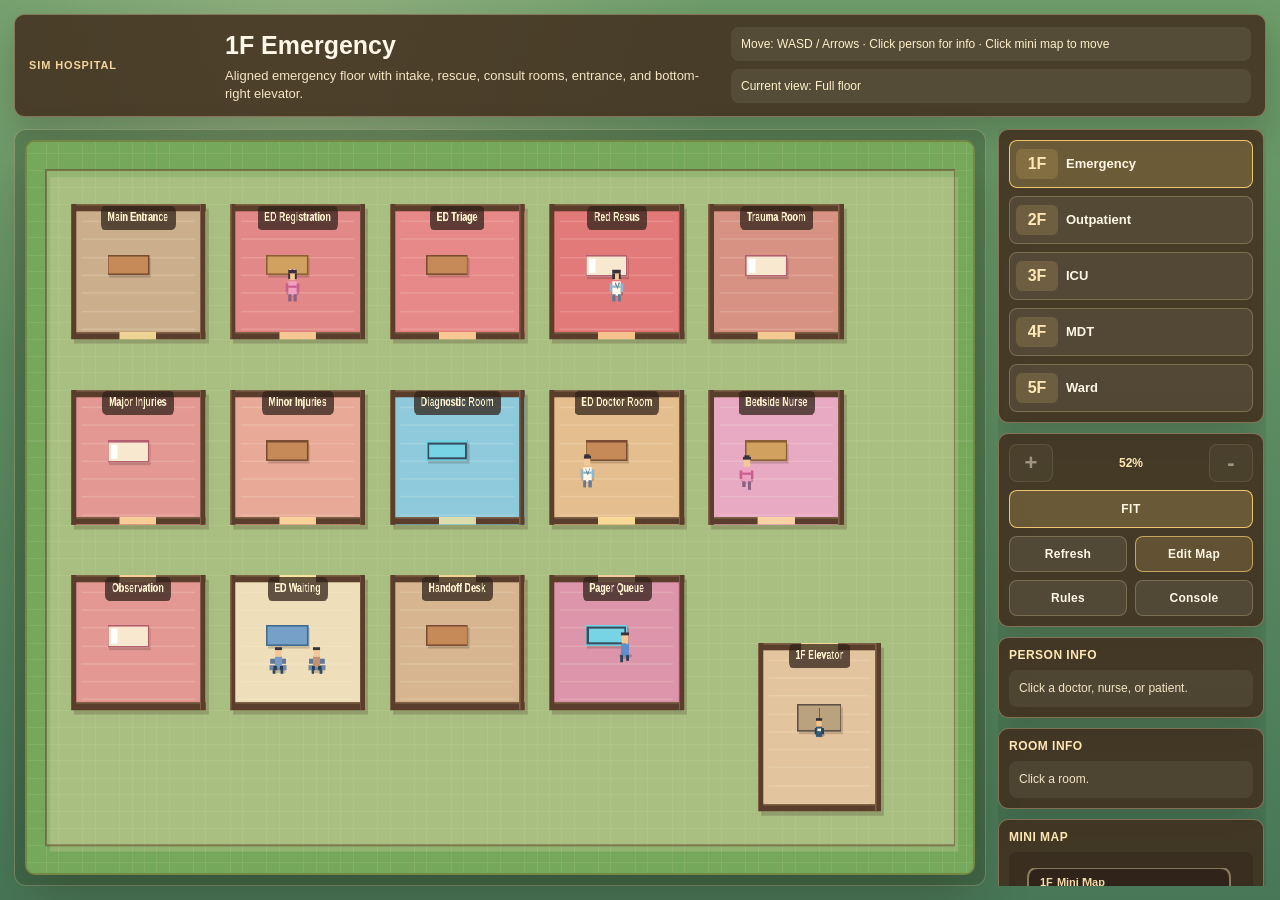
==== full_view/index.html @ 16761bb1 "fix bugs" ====
<!DOCTYPE html>
<html lang="zh-CN">
<head>
  <meta charset="UTF-8" />
  <meta name="viewport" content="width=device-width, initial-scale=1.0" />
  <meta http-equiv="Cache-Control" content="no-store" />
  <title>Full Hospital View</title>
  <link rel="icon" href="data:," />
  <link rel="stylesheet" href="./styles.css" />
</head>
<body>
  <main class="app-shell">
    <section class="hud top-panel" aria-label="Hospital status">
      <div class="hud__eyebrow">Sim Hospital</div>
      <div class="hud__main">
        <h1 id="floorTitle" class="hud__title">1F Emergency</h1>
        <p id="floorSubtitle" class="hud__subtitle">Emergency intake, rescue bay, emergency consultation, and elevator core.</p>
      </div>
      <div class="hud__tools">
        <div class="hud__hint">Move: WASD / Arrows · Click person for info · Click mini map to move</div>
        <div id="roomReadout" class="hud__readout">Current area: Entrance</div>
      </div>
    </section>

    <div class="workspace">
      <section class="map-stage" aria-label="Hospital map">
        <canvas id="hospitalCanvas" width="1280" height="720" aria-label="full hospital multi-floor visualization"></canvas>
      </section>

      <aside class="side-panel" aria-label="Map controls">
        <nav class="floor-panel" aria-label="Floor switcher">
          <button class="floor-panel__btn is-active" type="button" data-floor="1">
            <span>1F</span><strong>Emergency</strong>
          </button>
          <button class="floor-panel__btn" type="button" data-floor="2">
            <span>2F</span><strong>Outpatient</strong>
          </button>
          <button class="floor-panel__btn" type="button" data-floor="3">
            <span>3F</span><strong>ICU</strong>
          </button>
          <button class="floor-panel__btn" type="button" data-floor="4">
            <span>4F</span><strong>MDT</strong>
          </button>
          <button class="floor-panel__btn" type="button" data-floor="5">
            <span>5F</span><strong>Ward</strong>
          </button>
        </nav>

        <section class="zoom-panel" aria-label="Map zoom controls">
          <button id="zoomIn" class="zoom-panel__btn" type="button" aria-label="Zoom in">+</button>
          <div id="zoomLabel" class="zoom-panel__label">100%</div>
          <button id="zoomOut" class="zoom-panel__btn" type="button" aria-label="Zoom out">-</button>
          <button id="zoomFit" class="zoom-panel__fit" type="button">Fit</button>
          <div class="map-actions">
            <button id="mapRefresh" class="map-actions__btn" type="button">Refresh</button>
            <button id="mapAdminOpen" class="map-actions__btn map-actions__btn--primary" type="button">Edit Map</button>
            <button id="rulesAdminOpen" class="map-actions__btn" type="button">Rules</button>
            <a class="map-actions__btn" href="./console.html" target="_blank" rel="noreferrer">Console</a>
          </div>
        </section>

        <section class="person-panel" aria-label="Person information">
          <div class="side-panel__title">Person Info</div>
          <div id="personInfo" class="person-info person-info--empty">Click a doctor, nurse, or patient.</div>
        </section>

        <section class="room-panel" aria-label="Room information">
          <div class="side-panel__title">Room Info</div>
          <div id="roomInfo" class="room-info room-info--empty">Click a room.</div>
        </section>

        <section class="mini-panel" aria-label="Mini map">
          <div class="side-panel__title">Mini Map</div>
          <canvas id="miniMapCanvas" width="236" height="160" aria-label="current floor mini map"></canvas>
        </section>

        <section class="status-panel" aria-label="Department preview">
          <div class="side-panel__title">Department Snapshot</div>
          <div id="departmentSnapshot" class="status-panel__list"></div>
        </section>
      </aside>
    </div>

    <section id="mapAdmin" class="map-admin" hidden aria-label="Map editor">
      <div class="map-admin__topbar">
        <div>
          <div class="map-admin__eyebrow">Map Admin</div>
          <h2 class="map-admin__title">Floor Room Editor</h2>
        </div>
        <div class="map-admin__actions">
          <button id="mapAdminCancel" class="map-admin__btn" type="button">Back</button>
          <button id="mapAdminSave" class="map-admin__btn map-admin__btn--primary" type="button">Save</button>
        </div>
      </div>

      <div class="map-admin__body">
        <aside class="map-admin__floors" id="mapAdminFloors" aria-label="Admin floor tabs"></aside>
        <section class="map-admin__rooms">
          <div class="map-admin__rooms-head">
            <div>
              <h3 id="mapAdminFloorTitle" class="map-admin__section-title">1F Rooms</h3>
              <div id="mapAdminStatus" class="map-admin__status">Ready</div>
            </div>
          </div>
          <div id="mapAdminRoomList" class="map-admin__room-list"></div>
          <form id="mapAdminAddForm" class="map-admin__add">
            <input id="mapAdminRoomName" class="map-admin__input" type="text" autocomplete="off" placeholder="Room name" />
            <button class="map-admin__btn map-admin__btn--primary" type="submit">Add Room</button>
          </form>
        </section>
      </div>
    </section>

    <section id="rulesAdmin" class="rules-admin" hidden aria-label="Event rules editor">
      <div class="rules-admin__topbar">
        <div>
          <div class="rules-admin__eyebrow">Rules Admin</div>
          <h2 class="rules-admin__title">Event Rule Library</h2>
        </div>
        <div class="rules-admin__actions">
          <button id="rulesAdminBack" class="rules-admin__btn" type="button">Back</button>
          <button id="rulesAdminSave" class="rules-admin__btn rules-admin__btn--primary" type="button">Save</button>
        </div>
      </div>

      <div class="rules-admin__body">
        <aside id="rulesAdminCategories" class="rules-admin__categories" aria-label="Rule categories"></aside>
        <section class="rules-admin__list-panel">
          <div class="rules-admin__panel-head">
            <h3 class="rules-admin__section-title">Rules</h3>
            <div id="rulesAdminStatus" class="rules-admin__status">Ready</div>
          </div>
          <div id="rulesAdminList" class="rules-admin__list"></div>
        </section>
        <section class="rules-admin__editor-panel">
          <div class="rules-admin__panel-head">
            <h3 class="rules-admin__section-title">Rule Details</h3>
          </div>
          <div id="rulesAdminEditor" class="rules-admin__editor"></div>
        </section>
      </div>
    </section>
  </main>

  <script type="module" src="./main.js?v=porter-return-20260612"></script>
</body>
</html>
---- full_view/styles.css ----
* {
  box-sizing: border-box;
}

html,
body {
  margin: 0;
  width: 100%;
  height: 100%;
  overflow: hidden;
  background:
    radial-gradient(circle at 24% 8%, rgba(255, 237, 191, 0.26), transparent 32%),
    linear-gradient(180deg, #6e9d6a 0%, #477757 100%);
  color: #fff7e7;
  font-family: "Trebuchet MS", "PingFang SC", "Microsoft YaHei", sans-serif;
}

button {
  font: inherit;
}

.app-shell {
  width: 100vw;
  height: 100vh;
  padding: 14px;
  display: grid;
  grid-template-rows: auto minmax(0, 1fr);
  gap: 12px;
}

.hud,
.floor-panel,
.zoom-panel,
.mini-panel,
.person-panel,
.room-panel,
.status-panel {
  border: 1px solid rgba(255, 228, 183, 0.34);
  border-radius: 10px;
  background: rgba(65, 43, 28, 0.84);
  box-shadow: 0 14px 34px rgba(34, 24, 16, 0.22);
}

.top-panel {
  min-height: 92px;
  padding: 12px 14px;
  display: grid;
  grid-template-columns: 180px minmax(280px, 1fr) minmax(300px, 520px);
  gap: 16px;
  align-items: center;
}

.hud__eyebrow {
  grid-column: 1;
  color: #f5d59e;
  font-size: 11px;
  font-weight: 800;
  letter-spacing: 0.08em;
  text-transform: uppercase;
}

.hud__main {
  grid-column: 2;
  min-width: 0;
}

.hud__title {
  margin: 4px 0 0;
  font-size: 25px;
  line-height: 1.12;
}

.hud__subtitle {
  margin: 8px 0 0;
  max-width: 760px;
  color: #f4e5c5;
  font-size: 13px;
  line-height: 1.42;
}

.hud__tools {
  grid-column: 3;
  display: grid;
  gap: 8px;
}

.hud__hint,
.hud__readout {
  min-height: 34px;
  padding: 8px 10px;
  border-radius: 8px;
  background: rgba(255, 248, 234, 0.08);
  color: #fff0ca;
  font-size: 12px;
  display: flex;
  align-items: center;
}

.workspace {
  min-height: 0;
  display: grid;
  grid-template-columns: minmax(0, 1fr) 268px;
  gap: 12px;
}

.map-stage {
  min-width: 0;
  min-height: 0;
  padding: 10px;
  border: 1px solid rgba(255, 228, 183, 0.28);
  border-radius: 12px;
  background: rgba(52, 78, 49, 0.34);
  display: grid;
}

#hospitalCanvas {
  width: 100%;
  height: 100%;
  display: block;
  border: 2px solid rgba(105, 72, 42, 0.44);
  border-radius: 10px;
  background: #7fb85a;
  box-shadow: 0 22px 54px rgba(44, 32, 18, 0.28);
  cursor: default;
  image-rendering: pixelated;
  touch-action: none;
  user-select: none;
}

.side-panel {
  min-height: 0;
  display: grid;
  grid-template-rows: auto auto auto auto auto minmax(0, 1fr);
  gap: 10px;
  overflow-y: auto;
  padding-right: 2px;
}

.side-panel__title {
  margin-bottom: 8px;
  color: #ffe7b4;
  font-size: 12px;
  font-weight: 900;
  letter-spacing: 0.04em;
  text-transform: uppercase;
}

.floor-panel {
  padding: 10px;
  display: grid;
  gap: 8px;
}

.floor-panel__btn {
  min-height: 48px;
  border: 1px solid rgba(255, 228, 183, 0.24);
  border-radius: 8px;
  background: rgba(255, 248, 234, 0.07);
  color: #fff6df;
  cursor: pointer;
  display: grid;
  grid-template-columns: 42px 1fr;
  align-items: center;
  gap: 8px;
  text-align: left;
}

.floor-panel__btn span {
  min-width: 36px;
  padding: 6px 0;
  border-radius: 6px;
  background: rgba(255, 213, 122, 0.16);
  color: #ffe7b4;
  text-align: center;
  font-weight: 900;
}

.floor-panel__btn strong {
  color: #fff7e5;
  font-size: 13px;
}

.floor-panel__btn:hover,
.floor-panel__btn.is-active {
  border-color: rgba(255, 213, 122, 0.88);
  background: rgba(255, 213, 122, 0.2);
}

.zoom-panel {
  padding: 10px;
  display: grid;
  grid-template-columns: 44px 1fr 44px;
  gap: 8px;
  align-items: center;
}

.zoom-panel__btn,
.zoom-panel__fit {
  min-height: 38px;
  border: 1px solid rgba(255, 228, 183, 0.24);
  border-radius: 8px;
  background: rgba(255, 248, 234, 0.08);
  color: #fff7e5;
  cursor: pointer;
  font-weight: 900;
}

.zoom-panel__btn:disabled {
  cursor: not-allowed;
  opacity: 0.48;
}

.zoom-panel__btn {
  font-size: 22px;
  line-height: 1;
}

.zoom-panel__fit {
  grid-column: 1 / -1;
  font-size: 12px;
  letter-spacing: 0.04em;
  text-transform: uppercase;
}

.zoom-panel__btn:hover,
.zoom-panel__fit:hover,
.zoom-panel__fit.is-active {
  border-color: rgba(255, 213, 122, 0.88);
  background: rgba(255, 213, 122, 0.2);
}

.map-actions {
  grid-column: 1 / -1;
  display: grid;
  grid-template-columns: repeat(2, minmax(0, 1fr));
  gap: 8px;
}

.map-actions__btn {
  min-width: 0;
  min-height: 36px;
  border: 1px solid rgba(255, 228, 183, 0.24);
  border-radius: 8px;
  background: rgba(255, 248, 234, 0.08);
  color: #fff7e5;
  cursor: pointer;
  font-size: 12px;
  font-weight: 900;
  letter-spacing: 0.02em;
  display: flex;
  align-items: center;
  justify-content: center;
  text-decoration: none;
  white-space: nowrap;
}

.map-actions__btn--primary {
  border-color: rgba(255, 213, 122, 0.64);
  background: rgba(255, 213, 122, 0.16);
}

.map-actions__btn:hover {
  border-color: rgba(255, 213, 122, 0.88);
  background: rgba(255, 213, 122, 0.22);
}

.map-actions__btn:disabled {
  cursor: wait;
  opacity: 0.58;
}

.zoom-panel__label {
  color: #ffe7b4;
  font-size: 12px;
  font-weight: 900;
  text-align: center;
}

.mini-panel,
.person-panel,
.room-panel,
.status-panel {
  padding: 10px;
}

#miniMapCanvas {
  width: 100%;
  height: 146px;
  display: block;
  border-radius: 8px;
  background: rgba(46, 35, 25, 0.42);
  image-rendering: pixelated;
  cursor: pointer;
}

.status-panel__list {
  display: grid;
  gap: 7px;
}

.map-admin {
  position: fixed;
  inset: 14px;
  z-index: 10;
  display: grid;
  grid-template-rows: auto minmax(0, 1fr);
  gap: 12px;
  padding: 14px;
  border: 1px solid rgba(255, 228, 183, 0.34);
  border-radius: 12px;
  background:
    linear-gradient(180deg, rgba(71, 67, 44, 0.96), rgba(48, 62, 47, 0.97));
  box-shadow: 0 22px 70px rgba(26, 20, 14, 0.42);
}

.map-admin[hidden] {
  display: none;
}

.map-admin__topbar {
  min-height: 78px;
  padding: 14px 16px;
  border: 1px solid rgba(255, 228, 183, 0.28);
  border-radius: 10px;
  background: rgba(65, 43, 28, 0.84);
  display: flex;
  align-items: center;
  justify-content: space-between;
  gap: 16px;
}

.map-admin__eyebrow {
  color: #f5d59e;
  font-size: 11px;
  font-weight: 900;
  letter-spacing: 0.08em;
  text-transform: uppercase;
}

.map-admin__title {
  margin: 5px 0 0;
  color: #fff7e5;
  font-size: 24px;
  line-height: 1.1;
}

.map-admin__actions {
  display: flex;
  gap: 10px;
}

.map-admin__body {
  min-height: 0;
  display: grid;
  grid-template-columns: 220px minmax(0, 1fr);
  gap: 12px;
}

.map-admin__floors,
.map-admin__rooms {
  min-height: 0;
  border: 1px solid rgba(255, 228, 183, 0.28);
  border-radius: 10px;
  background: rgba(65, 43, 28, 0.84);
}

.map-admin__floors {
  padding: 10px;
  display: grid;
  align-content: start;
  gap: 8px;
}

.map-admin__floor-btn {
  min-height: 48px;
  border: 1px solid rgba(255, 228, 183, 0.22);
  border-radius: 8px;
  background: rgba(255, 248, 234, 0.07);
  color: #fff6df;
  cursor: pointer;
  display: grid;
  grid-template-columns: 42px 1fr;
  align-items: center;
  gap: 8px;
  text-align: left;
}

.map-admin__floor-btn span {
  padding: 6px 0;
  border-radius: 6px;
  background: rgba(255, 213, 122, 0.16);
  color: #ffe7b4;
  text-align: center;
  font-weight: 900;
}

.map-admin__floor-btn strong {
  font-size: 13px;
}

.map-admin__floor-btn:hover,
.map-admin__floor-btn.is-active {
  border-color: rgba(255, 213, 122, 0.88);
  background: rgba(255, 213, 122, 0.2);
}

.map-admin__rooms {
  padding: 14px;
  display: grid;
  grid-template-rows: auto minmax(0, 1fr) auto;
  gap: 12px;
}

.map-admin__rooms-head {
  min-height: 58px;
  padding: 10px 12px;
  border-radius: 8px;
  background: rgba(255, 248, 234, 0.07);
  display: flex;
  align-items: center;
  justify-content: space-between;
}

.map-admin__section-title {
  margin: 0;
  color: #fff7e5;
  font-size: 18px;
}

.map-admin__status {
  margin-top: 5px;
  color: #f5d59e;
  font-size: 12px;
}

.map-admin__room-list {
  min-height: 0;
  overflow: auto;
  display: grid;
  align-content: start;
  gap: 8px;
  padding-right: 4px;
}

.map-admin__room-row {
  min-height: 56px;
  padding: 9px 10px;
  border: 1px solid rgba(255, 228, 183, 0.18);
  border-radius: 8px;
  background: rgba(255, 248, 234, 0.07);
  display: grid;
  grid-template-columns: minmax(0, 1fr) 102px 112px 42px;
  gap: 10px;
  align-items: center;
}

.map-admin__room-row.is-protected {
  border-color: rgba(255, 228, 183, 0.28);
  background: rgba(255, 213, 122, 0.08);
}

.map-admin__room-name {
  color: #fff7e5;
  font-size: 14px;
  font-weight: 900;
}

.map-admin__room-meta {
  margin-top: 4px;
  color: #f4e5c5;
  font-size: 12px;
  overflow-wrap: anywhere;
}

.map-admin__room-count {
  color: #ffe7b4;
  font-size: 12px;
  font-weight: 900;
  text-align: right;
}

.map-admin__bed-control {
  min-height: 34px;
  display: grid;
  grid-template-columns: 30px 1fr 30px;
  gap: 6px;
  align-items: center;
}

.map-admin__bed-control button {
  height: 30px;
  border: 1px solid rgba(255, 228, 183, 0.24);
  border-radius: 7px;
  background: rgba(255, 248, 234, 0.08);
  color: #fff7e5;
  cursor: pointer;
  font-size: 18px;
  line-height: 1;
  font-weight: 900;
}

.map-admin__bed-control button:hover {
  border-color: rgba(255, 213, 122, 0.88);
  background: rgba(255, 213, 122, 0.2);
}

.map-admin__bed-control button:disabled {
  cursor: not-allowed;
  opacity: 0.38;
}

.map-admin__bed-control span,
.map-admin__bed-control--empty {
  color: #f4e5c5;
  font-size: 12px;
  font-weight: 900;
  text-align: center;
  white-space: nowrap;
}

.map-admin__bed-control--empty {
  display: block;
  opacity: 0.72;
}

.map-admin__delete {
  width: 36px;
  height: 36px;
  border: 1px solid rgba(255, 185, 170, 0.44);
  border-radius: 8px;
  background: rgba(195, 82, 72, 0.18);
  color: #ffd9d1;
  cursor: pointer;
  font-size: 21px;
  line-height: 1;
  font-weight: 900;
}

.map-admin__delete:hover {
  border-color: rgba(255, 185, 170, 0.86);
  background: rgba(195, 82, 72, 0.3);
}

.map-admin__delete:disabled {
  cursor: not-allowed;
  opacity: 0.38;
}

.map-admin__add {
  padding: 10px;
  border-radius: 8px;
  background: rgba(255, 248, 234, 0.07);
  display: grid;
  grid-template-columns: minmax(180px, 1fr) 132px;
  gap: 10px;
}

.map-admin__input {
  min-height: 38px;
  border: 1px solid rgba(255, 228, 183, 0.28);
  border-radius: 8px;
  background: rgba(255, 255, 255, 0.09);
  color: #fff7e5;
  padding: 8px 10px;
  font: inherit;
  outline: none;
}

.map-admin__input::placeholder {
  color: rgba(255, 247, 229, 0.58);
}

.map-admin__input:focus {
  border-color: rgba(255, 213, 122, 0.88);
}

.map-admin__btn {
  min-height: 38px;
  border: 1px solid rgba(255, 228, 183, 0.28);
  border-radius: 8px;
  background: rgba(255, 248, 234, 0.08);
  color: #fff7e5;
  cursor: pointer;
  font-weight: 900;
  padding: 0 14px;
  white-space: nowrap;
}

.map-admin__btn--primary {
  border-color: rgba(255, 213, 122, 0.72);
  background: rgba(255, 213, 122, 0.2);
}

.map-admin__btn:hover {
  border-color: rgba(255, 213, 122, 0.88);
  background: rgba(255, 213, 122, 0.22);
}

.map-admin__btn:disabled {
  cursor: wait;
  opacity: 0.58;
}

.rules-admin {
  position: fixed;
  inset: 14px;
  z-index: 11;
  display: grid;
  grid-template-rows: auto minmax(0, 1fr);
  gap: 12px;
  padding: 14px;
  border: 1px solid rgba(255, 228, 183, 0.34);
  border-radius: 12px;
  background: linear-gradient(180deg, rgba(57, 53, 40, 0.97), rgba(42, 59, 50, 0.98));
  box-shadow: 0 22px 70px rgba(26, 20, 14, 0.42);
}

.rules-admin[hidden] {
  display: none;
}

.rules-admin__topbar {
  min-height: 78px;
  padding: 14px 16px;
  border: 1px solid rgba(255, 228, 183, 0.28);
  border-radius: 10px;
  background: rgba(65, 43, 28, 0.84);
  display: flex;
  align-items: center;
  justify-content: space-between;
  gap: 16px;
}

.rules-admin__eyebrow {
  color: #f5d59e;
  font-size: 11px;
  font-weight: 900;
  letter-spacing: 0.08em;
  text-transform: uppercase;
}

.rules-admin__title {
  margin: 5px 0 0;
  color: #fff7e5;
  font-size: 24px;
  line-height: 1.1;
}

.rules-admin__actions {
  display: flex;
  gap: 10px;
}

.rules-admin__body {
  min-height: 0;
  display: grid;
  grid-template-columns: 240px 390px minmax(0, 1fr);
  gap: 12px;
}

.rules-admin__categories,
.rules-admin__list-panel,
.rules-admin__editor-panel {
  min-height: 0;
  border: 1px solid rgba(255, 228, 183, 0.28);
  border-radius: 10px;
  background: rgba(65, 43, 28, 0.84);
}

.rules-admin__categories {
  padding: 10px;
  display: grid;
  align-content: start;
  gap: 8px;
}

.rules-admin__category {
  min-height: 50px;
  border: 1px solid rgba(255, 228, 183, 0.22);
  border-radius: 8px;
  background: rgba(255, 248, 234, 0.07);
  color: #fff6df;
  cursor: pointer;
  padding: 8px 10px;
  text-align: left;
  display: grid;
  gap: 4px;
}

.rules-admin__category span {
  font-size: 13px;
  font-weight: 900;
}

.rules-admin__category strong {
  color: #f5d59e;
  font-size: 11px;
}

.rules-admin__category:hover,
.rules-admin__category.is-active {
  border-color: rgba(255, 213, 122, 0.88);
  background: rgba(255, 213, 122, 0.2);
}

.rules-admin__list-panel,
.rules-admin__editor-panel {
  padding: 12px;
  display: grid;
  grid-template-rows: auto minmax(0, 1fr);
  gap: 10px;
}

.rules-admin__panel-head {
  min-height: 54px;
  padding: 10px 12px;
  border-radius: 8px;
  background: rgba(255, 248, 234, 0.07);
}

.rules-admin__section-title {
  margin: 0;
  color: #fff7e5;
  font-size: 17px;
}

.rules-admin__status {
  margin-top: 5px;
  color: #f5d59e;
  font-size: 12px;
}

.rules-admin__list,
.rules-admin__editor {
  min-height: 0;
  overflow: auto;
  display: grid;
  align-content: start;
  gap: 8px;
  padding-right: 4px;
}

.rules-admin__add-rule,
.rules-admin__rule {
  border: 1px solid rgba(255, 228, 183, 0.18);
  border-radius: 8px;
  background: rgba(255, 248, 234, 0.07);
}

.rules-admin__add-rule {
  min-height: 38px;
  color: #fff7e5;
  cursor: pointer;
  font-weight: 900;
}

.rules-admin__rule {
  min-height: 66px;
  display: grid;
  grid-template-columns: minmax(0, 1fr) 38px;
  gap: 8px;
  align-items: stretch;
  padding: 7px;
}

.rules-admin__rule.is-active {
  border-color: rgba(255, 213, 122, 0.86);
  background: rgba(255, 213, 122, 0.16);
}

.rules-admin__rule-main {
  min-width: 0;
  border: 0;
  background: transparent;
  color: #fff7e5;
  cursor: pointer;
  display: grid;
  gap: 5px;
  text-align: left;
}

.rules-admin__rule-main span {
  color: #f5d59e;
  font-size: 11px;
  font-weight: 900;
  overflow-wrap: anywhere;
}

.rules-admin__rule-main strong {
  font-size: 13px;
  line-height: 1.28;
}

.rules-admin__delete {
  width: 34px;
  border: 1px solid rgba(255, 185, 170, 0.44);
  border-radius: 8px;
  background: rgba(195, 82, 72, 0.18);
  color: #ffd9d1;
  cursor: pointer;
  font-size: 21px;
  font-weight: 900;
}

.rules-admin__field {
  display: grid;
  gap: 6px;
}

.rules-admin__field span {
  color: #f5d59e;
  font-size: 12px;
  font-weight: 900;
}

.rules-admin__field input,
.rules-admin__field textarea {
  width: 100%;
  border: 1px solid rgba(255, 228, 183, 0.24);
  border-radius: 8px;
  background: rgba(255, 255, 255, 0.08);
  color: #fff7e5;
  font: inherit;
  font-size: 13px;
  outline: none;
  padding: 9px 10px;
}

.rules-admin__field textarea {
  min-height: 78px;
  resize: vertical;
  line-height: 1.45;
}

.rules-admin__field--json textarea {
  min-height: 230px;
  font-family: ui-monospace, SFMono-Regular, Menlo, Consolas, monospace;
  font-size: 12px;
}

.rules-admin__field input:focus,
.rules-admin__field textarea:focus {
  border-color: rgba(255, 213, 122, 0.88);
}

.rules-admin__field textarea.is-invalid {
  border-color: rgba(255, 135, 120, 0.9);
  background: rgba(195, 82, 72, 0.16);
}

.rules-admin__empty {
  padding: 12px;
  border-radius: 8px;
  background: rgba(255, 255, 255, 0.06);
  color: #f4e5c5;
  font-size: 13px;
}

.rules-admin__btn {
  min-height: 38px;
  border: 1px solid rgba(255, 228, 183, 0.28);
  border-radius: 8px;
  background: rgba(255, 248, 234, 0.08);
  color: #fff7e5;
  cursor: pointer;
  font-weight: 900;
  padding: 0 14px;
  white-space: nowrap;
}

.rules-admin__btn--primary {
  border-color: rgba(255, 213, 122, 0.72);
  background: rgba(255, 213, 122, 0.2);
}

.rules-admin__btn:hover,
.rules-admin__add-rule:hover {
  border-color: rgba(255, 213, 122, 0.88);
  background: rgba(255, 213, 122, 0.22);
}

.rules-admin__btn:disabled {
  cursor: wait;
  opacity: 0.58;
}

.person-info {
  display: grid;
  gap: 7px;
}

.room-info {
  display: grid;
  gap: 7px;
}

.person-info--empty,
.room-info--empty {
  padding: 10px;
  border-radius: 8px;
  background: rgba(255, 255, 255, 0.06);
  color: #f4e5c5;
  font-size: 12px;
  line-height: 1.4;
}

.console-shell {
  width: 100vw;
  height: 100vh;
  padding: 14px;
  display: grid;
  grid-template-rows: auto minmax(0, 1fr);
  gap: 12px;
}

.console-top,
.console-panel {
  border: 1px solid rgba(255, 228, 183, 0.32);
  border-radius: 10px;
  background: rgba(65, 43, 28, 0.84);
  box-shadow: 0 14px 34px rgba(34, 24, 16, 0.22);
}

.console-top {
  min-height: 82px;
  padding: 12px 14px;
  display: grid;
  grid-template-columns: 250px minmax(0, 1fr) auto;
  gap: 14px;
  align-items: center;
}

.console-eyebrow {
  color: #f5d59e;
  font-size: 11px;
  font-weight: 900;
  letter-spacing: 0.08em;
  text-transform: uppercase;
}

.console-title {
  margin: 4px 0 0;
  color: #fff7e5;
  font-size: 25px;
  line-height: 1.1;
}

.console-summary {
  display: flex;
  flex-wrap: wrap;
  gap: 8px;
}

.console-summary span {
  min-height: 32px;
  padding: 8px 10px;
  border-radius: 8px;
  background: rgba(255, 248, 234, 0.08);
  color: #fff0ca;
  font-size: 12px;
  font-weight: 900;
}

.console-nav {
  display: flex;
  gap: 8px;
}

.console-link,
.console-submit {
  min-height: 36px;
  border: 1px solid rgba(255, 228, 183, 0.28);
  border-radius: 8px;
  background: rgba(255, 248, 234, 0.08);
  color: #fff7e5;
  cursor: pointer;
  font: inherit;
  font-size: 12px;
  font-weight: 900;
  text-decoration: none;
  display: inline-flex;
  align-items: center;
  justify-content: center;
  padding: 0 12px;
}

.console-link:hover,
.console-submit:hover {
  border-color: rgba(255, 213, 122, 0.88);
  background: rgba(255, 213, 122, 0.22);
}

.console-grid {
  min-height: 0;
  display: grid;
  grid-template-columns: 430px minmax(0, 1fr) 380px;
  gap: 12px;
}

.console-panel {
  min-height: 0;
  padding: 12px;
  display: grid;
  grid-template-rows: auto minmax(0, 1fr);
  gap: 10px;
}

.console-panel--events {
  grid-template-rows: auto auto auto auto auto minmax(0, 1fr);
}

.console-panel__head {
  min-height: 46px;
  padding: 9px 10px;
  border-radius: 8px;
  background: rgba(255, 248, 234, 0.07);
  display: flex;
  align-items: center;
  justify-content: space-between;
  gap: 10px;
}

.console-panel__head--sub {
  margin-top: 4px;
}

.console-panel__head h2 {
  margin: 0;
  color: #fff7e5;
  font-size: 16px;
}

.console-panel__head span {
  color: #f5d59e;
  font-size: 12px;
  font-weight: 900;
}

.console-room-browser {
  min-height: 0;
  display: grid;
  grid-template-columns: 128px minmax(0, 1fr);
  gap: 10px;
}

.console-floor-list,
.console-room-list,
.console-room-detail,
.console-event-list {
  min-height: 0;
  overflow: auto;
  display: grid;
  align-content: start;
  gap: 8px;
  padding-right: 4px;
}

.console-floor-list {
  padding-right: 2px;
}

.console-event-list {
  max-height: 100%;
  overflow-y: auto;
  overflow-x: hidden;
  padding-bottom: 2px;
}

.console-event-list > * {
  min-width: 0;
}

.console-floor,
.console-floor-tab {
  display: grid;
}

.console-floor h3,
.console-room-detail h3 {
  margin: 8px 0 2px;
  color: #ffe7b4;
  font-size: 12px;
  letter-spacing: 0.04em;
  text-transform: uppercase;
}

.console-floor-tab {
  min-height: 72px;
  border: 1px solid rgba(255, 228, 183, 0.18);
  border-radius: 8px;
  background: rgba(255, 248, 234, 0.07);
  color: #fff7e5;
  cursor: pointer;
  padding: 8px 9px;
  gap: 4px;
  text-align: left;
}

.console-floor-tab strong {
  color: #ffe7b4;
  font-size: 18px;
  line-height: 1;
}

.console-floor-tab span {
  color: #fff7e5;
  font-size: 12px;
  font-weight: 900;
  overflow-wrap: anywhere;
}

.console-floor-tab em {
  color: #f4e5c5;
  font-size: 10px;
  font-style: normal;
  line-height: 1.25;
}

.console-floor-tab:hover,
.console-floor-tab.is-active {
  border-color: rgba(255, 213, 122, 0.86);
  background: rgba(255, 213, 122, 0.16);
}

.console-room {
  min-height: 54px;
  border: 1px solid rgba(255, 228, 183, 0.18);
  border-radius: 8px;
  background: rgba(255, 248, 234, 0.07);
  color: #fff7e5;
  cursor: pointer;
  padding: 8px 10px;
  display: grid;
  gap: 4px;
  text-align: left;
}

.console-room strong {
  font-size: 13px;
}

.console-room span {
  color: #f4e5c5;
  font-size: 11px;
}

.console-room:hover,
.console-room.is-active {
  border-color: rgba(255, 213, 122, 0.86);
  background: rgba(255, 213, 122, 0.16);
}

.console-detail-grid {
  display: grid;
  grid-template-columns: repeat(4, minmax(0, 1fr));
  gap: 8px;
}

.console-metric,
.console-bed-row,
.console-person-row,
.console-event,
.console-detail-empty {
  border-radius: 8px;
  background: rgba(255, 248, 234, 0.07);
}

.console-metric {
  min-height: 58px;
  padding: 9px 10px;
  display: grid;
  gap: 4px;
}

.console-metric span,
.console-bed-row span,
.console-person-row span,
.console-event span,
.console-event p {
  color: #f4e5c5;
  font-size: 12px;
}

.console-metric strong,
.console-bed-row strong,
.console-person-row strong,
.console-event strong {
  color: #fff7e5;
  font-size: 13px;
}

.console-people-list {
  display: grid;
  gap: 7px;
}

.console-bed-list {
  display: grid;
  grid-template-columns: repeat(auto-fit, minmax(190px, 1fr));
  gap: 7px;
}

.console-bed-row {
  min-height: 48px;
  padding: 8px 10px;
  border: 1px solid rgba(255, 228, 183, 0.14);
  display: grid;
  gap: 4px;
  min-width: 0;
}

.console-bed-row.is-occupied {
  border-color: rgba(255, 213, 122, 0.44);
  background: rgba(255, 213, 122, 0.12);
}

.console-bed-row.is-free {
  border-color: rgba(159, 240, 190, 0.28);
  background: rgba(159, 240, 190, 0.08);
}

.console-bed-row strong,
.console-bed-row span {
  min-width: 0;
  overflow-wrap: anywhere;
}

.console-person-row {
  min-height: 48px;
  padding: 8px 10px;
  border: 1px solid rgba(255, 228, 183, 0.12);
  color: #fff7e5;
  cursor: pointer;
  display: grid;
  gap: 4px;
  text-align: left;
  font: inherit;
}

.console-person-entry {
  display: grid;
  grid-template-columns: minmax(0, 1fr) auto;
  gap: 8px;
  align-items: stretch;
}

.console-patient-delete {
  min-width: 70px;
  border: 1px solid rgba(231, 128, 99, 0.55);
  border-radius: 8px;
  background: rgba(231, 128, 99, 0.12);
  color: #ffd9cf;
  cursor: pointer;
  font: inherit;
  font-weight: 800;
}

.console-patient-delete:hover {
  border-color: rgba(255, 169, 144, 0.9);
  background: rgba(231, 128, 99, 0.22);
}

.console-person-row:hover,
.console-person-row.is-active {
  border-color: rgba(255, 213, 122, 0.86);
  background: rgba(255, 213, 122, 0.16);
}

.console-form {
  display: grid;
  gap: 9px;
}

.console-intake-actions {
  display: grid;
  grid-template-columns: 1fr 1fr;
  gap: 8px;
}

.console-intake-button {
  min-height: 58px;
  border: 1px solid rgba(255, 213, 122, 0.42);
  border-radius: 8px;
  background: rgba(255, 213, 122, 0.14);
  color: #fff7e5;
  cursor: pointer;
  display: grid;
  gap: 4px;
  align-content: center;
  text-align: left;
  padding: 9px 10px;
  font: inherit;
}

.console-intake-button:hover {
  border-color: rgba(255, 213, 122, 0.86);
  background: rgba(255, 213, 122, 0.22);
}

.console-intake-button:disabled {
  cursor: not-allowed;
  opacity: 0.55;
}

.console-intake-button strong {
  font-size: 13px;
}

.console-intake-button span {
  color: #f4e5c5;
  font-size: 10px;
  line-height: 1.25;
  overflow-wrap: anywhere;
}

.console-selected-person {
  min-height: 50px;
  padding: 9px 10px;
  border: 1px solid rgba(255, 228, 183, 0.16);
  border-radius: 8px;
  background: rgba(255, 213, 122, 0.1);
  display: grid;
  gap: 4px;
}

.console-selected-person strong {
  color: #fff7e5;
  font-size: 13px;
}

.console-selected-person span,
.console-selected-person {
  color: #f4e5c5;
  font-size: 12px;
}

.console-form label {
  display: grid;
  gap: 5px;
}

.console-form label span {
  color: #f5d59e;
  font-size: 12px;
  font-weight: 900;
}

.console-form select,
.console-form input {
  width: 100%;
  min-height: 36px;
  border: 1px solid rgba(255, 228, 183, 0.24);
  border-radius: 8px;
  background: rgba(255, 255, 255, 0.08);
  color: #fff7e5;
  font: inherit;
  font-size: 13px;
  outline: none;
  padding: 7px 9px;
}

.console-form option {
  color: #2e241b;
}

.console-submit {
  width: 100%;
  border-color: rgba(255, 213, 122, 0.72);
  background: rgba(255, 213, 122, 0.2);
}

.console-submit:disabled {
  cursor: not-allowed;
  opacity: 0.5;
}

.console-event {
  min-height: 68px;
  padding: 8px 10px;
  border: 1px solid rgba(255, 228, 183, 0.16);
  display: grid;
  gap: 4px;
  align-content: start;
  min-width: 0;
  overflow: hidden;
}

.console-event.is-accepted {
  border-color: rgba(159, 240, 190, 0.36);
}

.console-event.is-rejected {
  border-color: rgba(255, 145, 125, 0.38);
}

.console-event p {
  margin: 0;
  line-height: 1.35;
  overflow-wrap: anywhere;
  word-break: break-word;
}

.console-event strong,
.console-event span {
  min-width: 0;
  line-height: 1.25;
  overflow-wrap: anywhere;
  word-break: break-word;
}

.console-event-route {
  max-width: 100%;
}

.console-detail-empty {
  padding: 10px;
  color: #f4e5c5;
  font-size: 12px;
  line-height: 1.45;
}

.person-info__row,
.room-info__row {
  display: grid;
  grid-template-columns: 82px 1fr;
  gap: 8px;
  padding: 7px 8px;
  border: 1px solid rgba(255, 255, 255, 0.12);
  border-radius: 8px;
  background: rgba(255, 255, 255, 0.06);
  font-size: 12px;
}

.person-info__label,
.room-info__label {
  color: #f5d59e;
  font-weight: 900;
}

.person-info__value,
.room-info__value {
  min-width: 0;
  color: #fff7e5;
  overflow-wrap: anywhere;
}

.person-info__move,
.move-controls__start {
  min-height: 34px;
  border: 1px solid rgba(255, 213, 122, 0.7);
  border-radius: 8px;
  background: rgba(255, 213, 122, 0.18);
  color: #fff7e5;
  cursor: pointer;
  font-weight: 900;
}

.move-controls {
  display: grid;
  gap: 9px;
  padding: 9px;
  border: 1px solid rgba(255, 255, 255, 0.12);
  border-radius: 8px;
  background: rgba(255, 255, 255, 0.06);
}

.move-controls__group {
  display: grid;
  gap: 6px;
  color: #f4e5c5;
  font-size: 12px;
}

.move-controls__label strong {
  color: #fff7e5;
}

.move-tabs {
  display: flex;
  flex-wrap: wrap;
  gap: 6px;
}

.move-tabs--floor {
  display: grid;
  grid-template-columns: repeat(5, minmax(0, 1fr));
}

.move-tabs--rooms {
  max-height: 146px;
  overflow-y: auto;
  padding-right: 2px;
}

.move-tabs__btn {
  min-height: 30px;
  border: 1px solid rgba(255, 228, 183, 0.2);
  border-radius: 7px;
  background: rgba(255, 248, 234, 0.07);
  color: #fff6df;
  cursor: pointer;
  font-size: 11px;
  font-weight: 800;
}

.move-tabs--rooms .move-tabs__btn {
  flex: 1 1 100%;
  text-align: left;
  padding: 6px 8px;
}

.move-tabs__btn:hover,
.move-tabs__btn.is-active {
  border-color: rgba(255, 213, 122, 0.88);
  background: rgba(255, 213, 122, 0.22);
}

.move-controls__error {
  color: #ffd3c6;
  font-size: 12px;
}

.status-row {
  display: flex;
  align-items: center;
  justify-content: space-between;
  gap: 10px;
  padding: 7px 8px;
  border: 1px solid rgba(255, 255, 255, 0.12);
  border-radius: 8px;
  background: rgba(255, 255, 255, 0.06);
  font-size: 12px;
}

.status-row__name {
  color: #fff7e5;
  font-weight: 700;
}

.status-row__meta {
  color: #a8f8d2;
  white-space: nowrap;
}

@media (max-width: 980px) {
  body {
    overflow: auto;
  }

  .app-shell {
    min-height: 100vh;
    height: auto;
  }

  .top-panel {
    grid-template-columns: 1fr;
  }

  .hud__eyebrow,
  .hud__main,
  .hud__tools {
    grid-column: auto;
  }

  .workspace {
    grid-template-columns: 1fr;
  }

  .map-stage {
    min-height: 520px;
  }

  .side-panel {
    grid-template-columns: 1fr;
  }

  .floor-panel {
    grid-template-columns: repeat(5, minmax(0, 1fr));
  }

  .floor-panel__btn {
    min-height: 54px;
    grid-template-columns: 1fr;
    gap: 2px;
    text-align: center;
  }
}
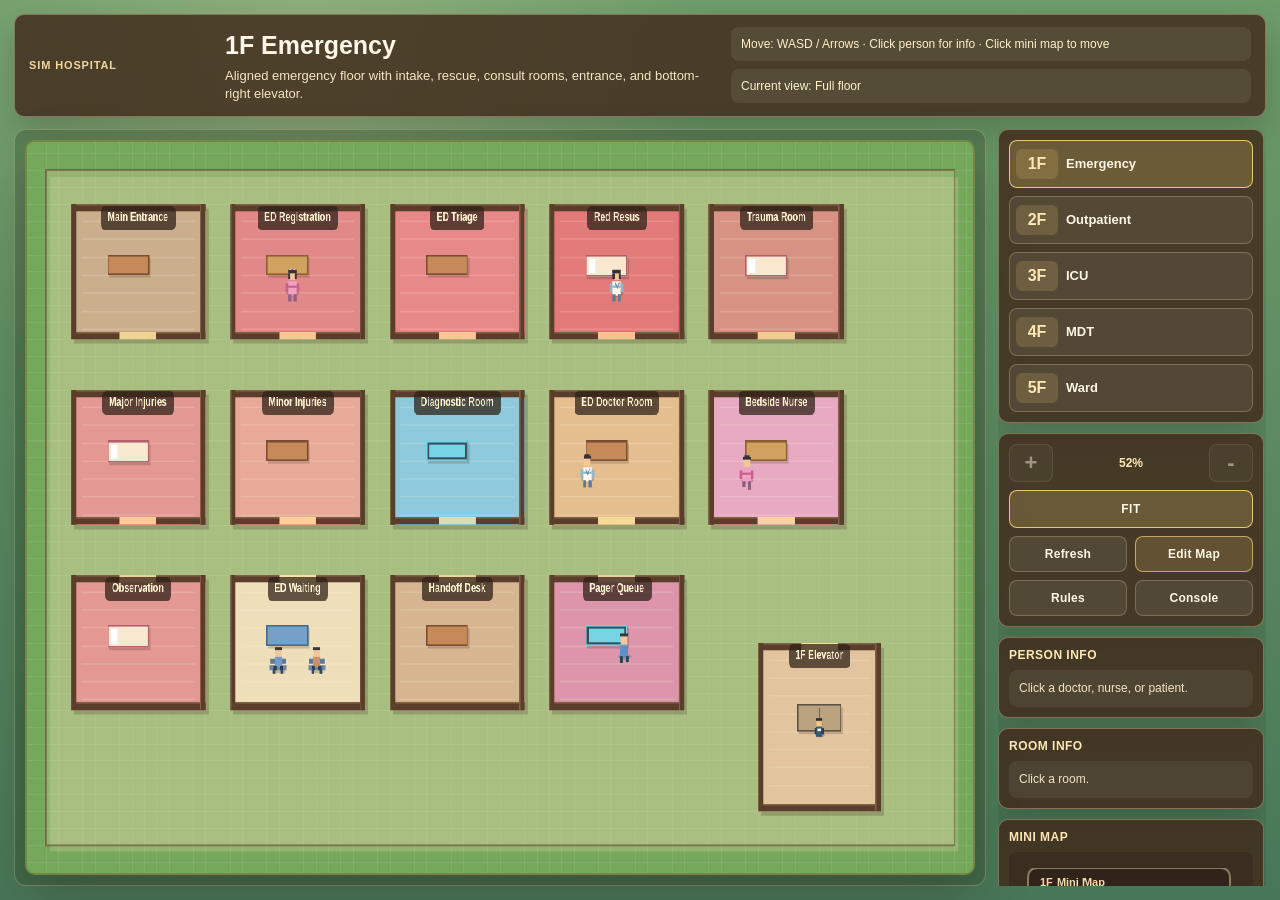
==== commit ef827e20: "fix bugs" ====
--- a/full_view/index.html
+++ b/full_view/index.html
@@ -142,6 +142,6 @@
     </section>
   </main>
 
-  <script type="module" src="./main.js?v=porter-return-20260612"></script>
+  <script type="module" src="./main.js?v=map-readonly-person-20260612"></script>
 </body>
 </html>
--- a/full_view/styles.css
+++ b/full_view/styles.css
@@ -1444,82 +1444,6 @@
   overflow-wrap: anywhere;
 }
 
-.person-info__move,
-.move-controls__start {
-  min-height: 34px;
-  border: 1px solid rgba(255, 213, 122, 0.7);
-  border-radius: 8px;
-  background: rgba(255, 213, 122, 0.18);
-  color: #fff7e5;
-  cursor: pointer;
-  font-weight: 900;
-}
-
-.move-controls {
-  display: grid;
-  gap: 9px;
-  padding: 9px;
-  border: 1px solid rgba(255, 255, 255, 0.12);
-  border-radius: 8px;
-  background: rgba(255, 255, 255, 0.06);
-}
-
-.move-controls__group {
-  display: grid;
-  gap: 6px;
-  color: #f4e5c5;
-  font-size: 12px;
-}
-
-.move-controls__label strong {
-  color: #fff7e5;
-}
-
-.move-tabs {
-  display: flex;
-  flex-wrap: wrap;
-  gap: 6px;
-}
-
-.move-tabs--floor {
-  display: grid;
-  grid-template-columns: repeat(5, minmax(0, 1fr));
-}
-
-.move-tabs--rooms {
-  max-height: 146px;
-  overflow-y: auto;
-  padding-right: 2px;
-}
-
-.move-tabs__btn {
-  min-height: 30px;
-  border: 1px solid rgba(255, 228, 183, 0.2);
-  border-radius: 7px;
-  background: rgba(255, 248, 234, 0.07);
-  color: #fff6df;
-  cursor: pointer;
-  font-size: 11px;
-  font-weight: 800;
-}
-
-.move-tabs--rooms .move-tabs__btn {
-  flex: 1 1 100%;
-  text-align: left;
-  padding: 6px 8px;
-}
-
-.move-tabs__btn:hover,
-.move-tabs__btn.is-active {
-  border-color: rgba(255, 213, 122, 0.88);
-  background: rgba(255, 213, 122, 0.22);
-}
-
-.move-controls__error {
-  color: #ffd3c6;
-  font-size: 12px;
-}
-
 .status-row {
   display: flex;
   align-items: center;
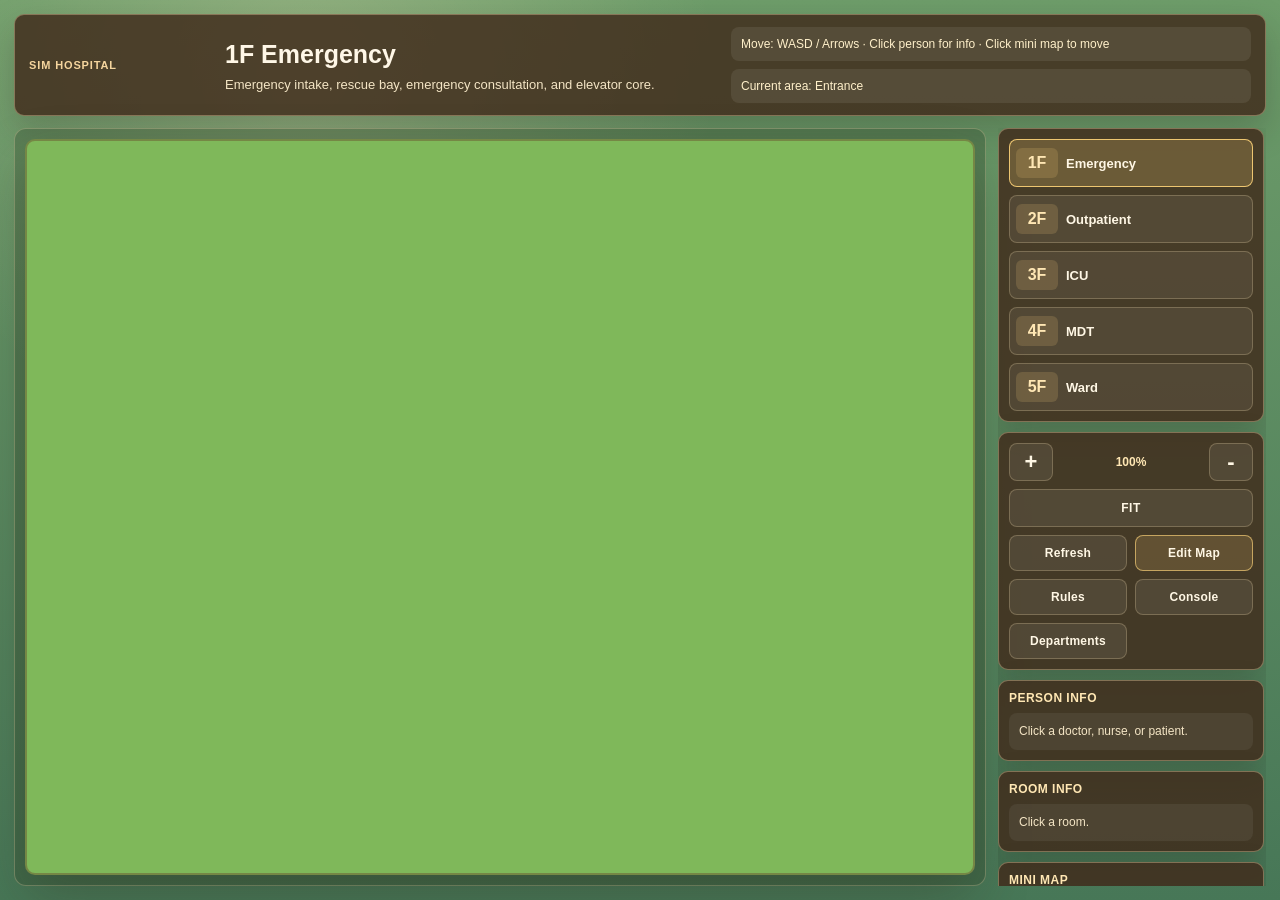
==== commit a8e63286: "update" ====
--- a/full_view/index.html
+++ b/full_view/index.html
@@ -56,6 +56,7 @@
             <button id="mapAdminOpen" class="map-actions__btn map-actions__btn--primary" type="button">Edit Map</button>
             <button id="rulesAdminOpen" class="map-actions__btn" type="button">Rules</button>
             <a class="map-actions__btn" href="./console.html" target="_blank" rel="noreferrer">Console</a>
+            <a class="map-actions__btn" href="./department-dashboard.html" target="_blank" rel="noreferrer">Departments</a>
           </div>
         </section>
 
--- a/full_view/styles.css
+++ b/full_view/styles.css
@@ -1466,6 +1466,442 @@
   white-space: nowrap;
 }
 
+.dept-dashboard-shell {
+  width: 100vw;
+  height: 100vh;
+  padding: 14px;
+  display: grid;
+  grid-template-rows: auto auto minmax(0, 1fr);
+  gap: 12px;
+}
+
+.dept-dashboard-top,
+.dept-scenario-panel,
+.dept-sidebar,
+.dept-main,
+.dept-recent-panel {
+  border: 1px solid rgba(255, 228, 183, 0.34);
+  border-radius: 10px;
+  background: rgba(65, 43, 28, 0.86);
+  box-shadow: 0 14px 34px rgba(34, 24, 16, 0.22);
+}
+
+.dept-dashboard-top {
+  min-height: 82px;
+  padding: 12px 14px;
+  display: grid;
+  grid-template-columns: 310px minmax(260px, 1fr) auto;
+  gap: 16px;
+  align-items: center;
+}
+
+.dept-dashboard-summary {
+  margin: 0;
+  color: #f4e5c5;
+  font-size: 13px;
+  line-height: 1.45;
+}
+
+.dept-dashboard-layout {
+  min-height: 0;
+  display: grid;
+  grid-template-columns: 240px minmax(0, 1fr) 300px;
+  gap: 12px;
+}
+
+.dept-scenario-panel {
+  min-height: 0;
+  padding: 14px;
+  display: grid;
+  grid-template-columns: minmax(260px, 1fr) auto auto;
+  gap: 14px;
+  align-items: center;
+}
+
+.dept-scenario-panel h2,
+.dept-scenario-panel p {
+  margin: 0;
+}
+
+.dept-scenario-panel h2 {
+  color: #fff7e5;
+  font-size: 20px;
+}
+
+.dept-scenario-panel p {
+  margin-top: 4px;
+  color: rgba(255, 247, 229, 0.74);
+  font-size: 13px;
+}
+
+.dept-scenario-actions {
+  display: flex;
+  gap: 8px;
+  align-items: center;
+  justify-content: flex-end;
+}
+
+.dept-scenario-status {
+  min-width: 120px;
+  padding: 9px 12px;
+  border: 1px solid rgba(255, 228, 183, 0.18);
+  border-radius: 8px;
+  color: #ffe7b4;
+  font-size: 12px;
+  font-weight: 900;
+  text-align: center;
+  text-transform: uppercase;
+}
+
+.dept-scenario-log {
+  grid-column: 1 / -1;
+  display: grid;
+  gap: 8px;
+  max-height: 180px;
+  overflow: auto;
+}
+
+.dept-scenario-entry {
+  display: grid;
+  grid-template-columns: minmax(0, 1fr) auto;
+  gap: 4px 12px;
+  padding: 9px 10px;
+  border: 1px solid rgba(255, 228, 183, 0.14);
+  border-left: 4px solid rgba(255, 228, 183, 0.26);
+  border-radius: 8px;
+  background: rgba(255, 255, 255, 0.04);
+}
+
+.dept-scenario-entry.is-accepted {
+  border-left-color: #82d6a1;
+}
+
+.dept-scenario-entry.is-rejected {
+  border-left-color: #ff7d7d;
+}
+
+.dept-scenario-entry.is-running {
+  border-left-color: #f1c46b;
+}
+
+.dept-scenario-entry strong,
+.dept-scenario-entry span,
+.dept-scenario-entry p {
+  margin: 0;
+}
+
+.dept-scenario-entry strong {
+  color: #fff7e5;
+  font-size: 13px;
+}
+
+.dept-scenario-entry span {
+  color: rgba(255, 247, 229, 0.58);
+  font-size: 12px;
+}
+
+.dept-scenario-entry p {
+  grid-column: 1 / -1;
+  color: rgba(255, 247, 229, 0.72);
+  font-size: 12px;
+}
+
+.dept-sidebar,
+.dept-main,
+.dept-recent-panel {
+  min-height: 0;
+  padding: 12px;
+  overflow: auto;
+}
+
+.dept-tab-list,
+.dept-recent-list,
+.dept-api-list {
+  display: grid;
+  gap: 10px;
+}
+
+.dept-tab {
+  width: 100%;
+  min-height: 68px;
+  padding: 10px;
+  border: 1px solid rgba(255, 228, 183, 0.22);
+  border-radius: 8px;
+  background: rgba(255, 248, 234, 0.07);
+  color: #fff6df;
+  cursor: pointer;
+  display: grid;
+  gap: 4px;
+  text-align: left;
+}
+
+.dept-tab strong {
+  color: #fff7e5;
+  font-size: 14px;
+}
+
+.dept-tab span,
+.dept-tab em {
+  color: #ead8b8;
+  font-size: 11px;
+  font-style: normal;
+}
+
+.dept-tab:hover,
+.dept-tab.is-active {
+  border-color: rgba(255, 213, 122, 0.86);
+  background: rgba(255, 213, 122, 0.18);
+}
+
+.dept-main-head {
+  margin-bottom: 12px;
+  padding-bottom: 12px;
+  border-bottom: 1px solid rgba(255, 228, 183, 0.18);
+  display: flex;
+  justify-content: space-between;
+  gap: 12px;
+}
+
+.dept-main-head h2 {
+  margin: 0 0 6px;
+  font-size: 22px;
+}
+
+.dept-main-head p {
+  margin: 0;
+  color: #ead8b8;
+  font-size: 12px;
+  line-height: 1.45;
+}
+
+.dept-status {
+  align-self: start;
+  min-width: 82px;
+  padding: 7px 10px;
+  border: 1px solid rgba(255, 228, 183, 0.22);
+  border-radius: 8px;
+  background: rgba(255, 248, 234, 0.08);
+  color: #ffe7b4;
+  text-align: center;
+  font-size: 12px;
+  font-weight: 900;
+}
+
+.dept-api-card {
+  padding: 12px;
+  border: 1px solid rgba(255, 228, 183, 0.22);
+  border-radius: 8px;
+  background: rgba(255, 248, 234, 0.06);
+}
+
+.dept-api-card__head {
+  display: flex;
+  justify-content: space-between;
+  gap: 12px;
+  align-items: start;
+}
+
+.dept-api-card__head h3 {
+  margin: 0 0 5px;
+  color: #fff7e5;
+  font-size: 16px;
+}
+
+.dept-api-card__head p {
+  margin: 0;
+  color: #ead8b8;
+  font-size: 12px;
+  line-height: 1.45;
+}
+
+.dept-api-card__head code {
+  max-width: 360px;
+  padding: 6px 8px;
+  border-radius: 6px;
+  background: rgba(0, 0, 0, 0.2);
+  color: #ffe7b4;
+  font-size: 11px;
+  white-space: normal;
+}
+
+.dept-api-card__grid {
+  margin-top: 12px;
+  display: grid;
+  grid-template-columns: minmax(260px, 1.1fr) minmax(220px, 0.9fr) minmax(240px, 1fr);
+  gap: 12px;
+}
+
+.dept-api-card h4 {
+  margin: 0 0 7px;
+  color: #ffe7b4;
+  font-size: 12px;
+  text-transform: uppercase;
+}
+
+.dept-rule-list {
+  display: grid;
+  gap: 8px;
+  margin-top: 14px;
+  max-height: 220px;
+  overflow: auto;
+}
+
+.dept-rule-list.is-empty {
+  color: rgba(255, 247, 229, 0.68);
+  font-size: 12px;
+}
+
+.dept-rule-chip {
+  display: grid;
+  gap: 4px;
+  padding: 9px 10px;
+  border: 1px solid rgba(255, 228, 183, 0.18);
+  border-radius: 8px;
+  background: rgba(255, 255, 255, 0.04);
+}
+
+.dept-rule-chip code {
+  color: #ffe7b4;
+  white-space: normal;
+  word-break: break-word;
+}
+
+.dept-rule-chip span {
+  color: #fff7e5;
+  font-size: 12px;
+}
+
+.dept-json-input,
+.dept-code,
+.dept-result pre {
+  width: 100%;
+  border: 1px solid rgba(255, 228, 183, 0.18);
+  border-radius: 8px;
+  background: rgba(23, 18, 14, 0.68);
+  color: #fff7e5;
+  font: 12px/1.45 ui-monospace, SFMono-Regular, Menlo, Consolas, monospace;
+}
+
+.dept-json-input {
+  min-height: 230px;
+  padding: 10px;
+  resize: vertical;
+}
+
+.dept-json-input.is-invalid {
+  border-color: rgba(255, 115, 115, 0.88);
+}
+
+.dept-code {
+  min-height: 230px;
+  max-height: 320px;
+  margin: 0;
+  padding: 10px;
+  overflow: auto;
+}
+
+.dept-idempotency {
+  margin-top: 8px;
+  display: grid;
+  gap: 5px;
+}
+
+.dept-idempotency span {
+  color: #ead8b8;
+  font-size: 11px;
+  font-weight: 900;
+}
+
+.dept-idempotency input {
+  min-height: 34px;
+  padding: 7px 9px;
+  border: 1px solid rgba(255, 228, 183, 0.24);
+  border-radius: 8px;
+  background: rgba(255, 248, 234, 0.08);
+  color: #fff7e5;
+}
+
+.dept-actions {
+  margin-top: 10px;
+  display: flex;
+  gap: 8px;
+  align-items: center;
+}
+
+.dept-result {
+  padding: 10px;
+  border: 1px solid rgba(255, 228, 183, 0.18);
+  border-radius: 8px;
+  background: rgba(255, 248, 234, 0.06);
+}
+
+.dept-result.is-accepted {
+  border-color: rgba(118, 197, 157, 0.65);
+}
+
+.dept-result.is-rejected,
+.dept-result.is-error {
+  border-color: rgba(255, 140, 118, 0.68);
+}
+
+.dept-result strong,
+.dept-result span {
+  display: block;
+}
+
+.dept-result strong {
+  color: #fff7e5;
+  font-size: 13px;
+}
+
+.dept-result span,
+.dept-result p {
+  color: #ead8b8;
+  font-size: 12px;
+}
+
+.dept-result pre {
+  max-height: 260px;
+  margin: 8px 0 0;
+  padding: 10px;
+  overflow: auto;
+}
+
+.dept-recent-item {
+  padding: 10px;
+  border: 1px solid rgba(255, 228, 183, 0.18);
+  border-radius: 8px;
+  background: rgba(255, 248, 234, 0.06);
+}
+
+.dept-recent-item.is-accepted {
+  border-color: rgba(118, 197, 157, 0.5);
+}
+
+.dept-recent-item.is-rejected {
+  border-color: rgba(255, 140, 118, 0.56);
+}
+
+.dept-recent-item strong,
+.dept-recent-item span,
+.dept-recent-item p,
+.dept-recent-item time {
+  display: block;
+}
+
+.dept-recent-item strong {
+  color: #fff7e5;
+  font-size: 13px;
+}
+
+.dept-recent-item span,
+.dept-recent-item p,
+.dept-recent-item time {
+  color: #ead8b8;
+  font-size: 11px;
+  line-height: 1.4;
+}
+
 @media (max-width: 980px) {
   body {
     overflow: auto;
@@ -1508,4 +1944,21 @@
     gap: 2px;
     text-align: center;
   }
-}
+
+  .dept-dashboard-shell {
+    min-height: 100vh;
+    height: auto;
+  }
+
+  .dept-dashboard-top,
+  .dept-scenario-panel,
+  .dept-dashboard-layout,
+  .dept-api-card__grid {
+    grid-template-columns: 1fr;
+  }
+
+  .dept-scenario-actions {
+    justify-content: flex-start;
+    flex-wrap: wrap;
+  }
+}
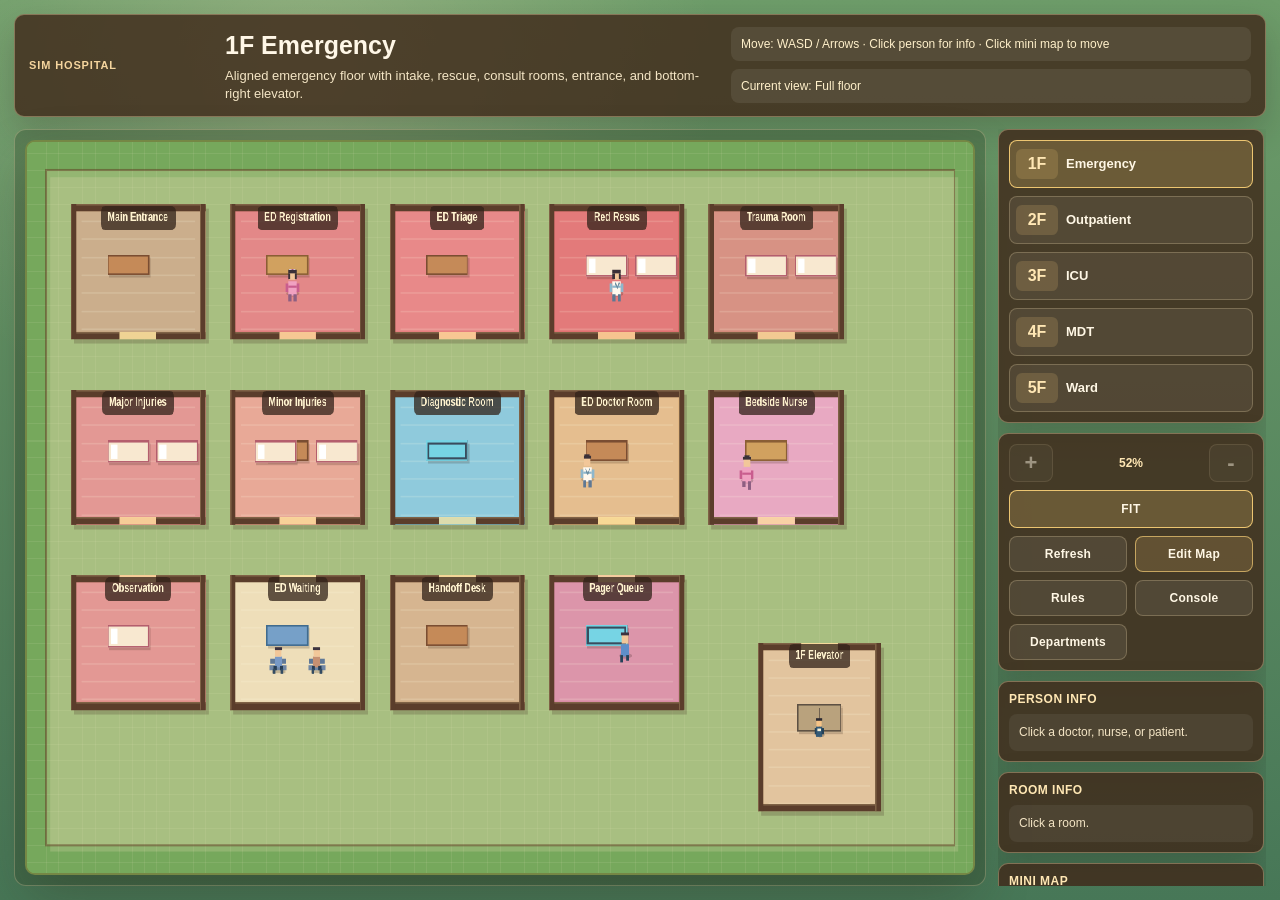
==== commit f57e12f2: "update" ====
--- a/full_view/index.html
+++ b/full_view/index.html
@@ -143,6 +143,6 @@
     </section>
   </main>
 
-  <script type="module" src="./main.js?v=map-readonly-person-20260612"></script>
+  <script type="module" src="./main.js?v=porter-home-return-20260612"></script>
 </body>
 </html>
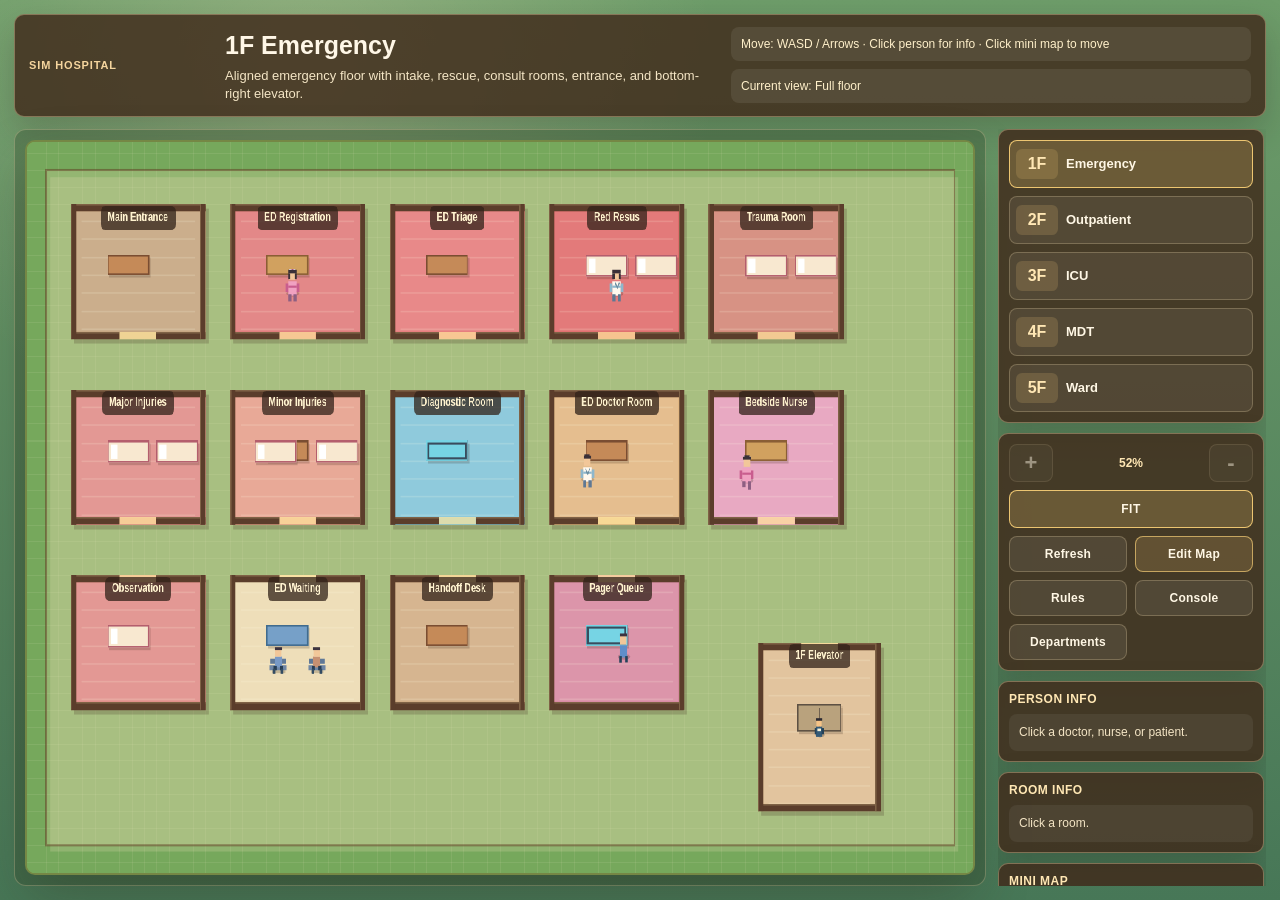
==== commit 86e9d7c6: "update" ====
--- a/full_view/index.html
+++ b/full_view/index.html
@@ -143,6 +143,6 @@
     </section>
   </main>
 
-  <script type="module" src="./main.js?v=porter-home-return-20260612"></script>
+  <script type="module" src="./main.js?v=transfer-bed-fix-20260612"></script>
 </body>
 </html>
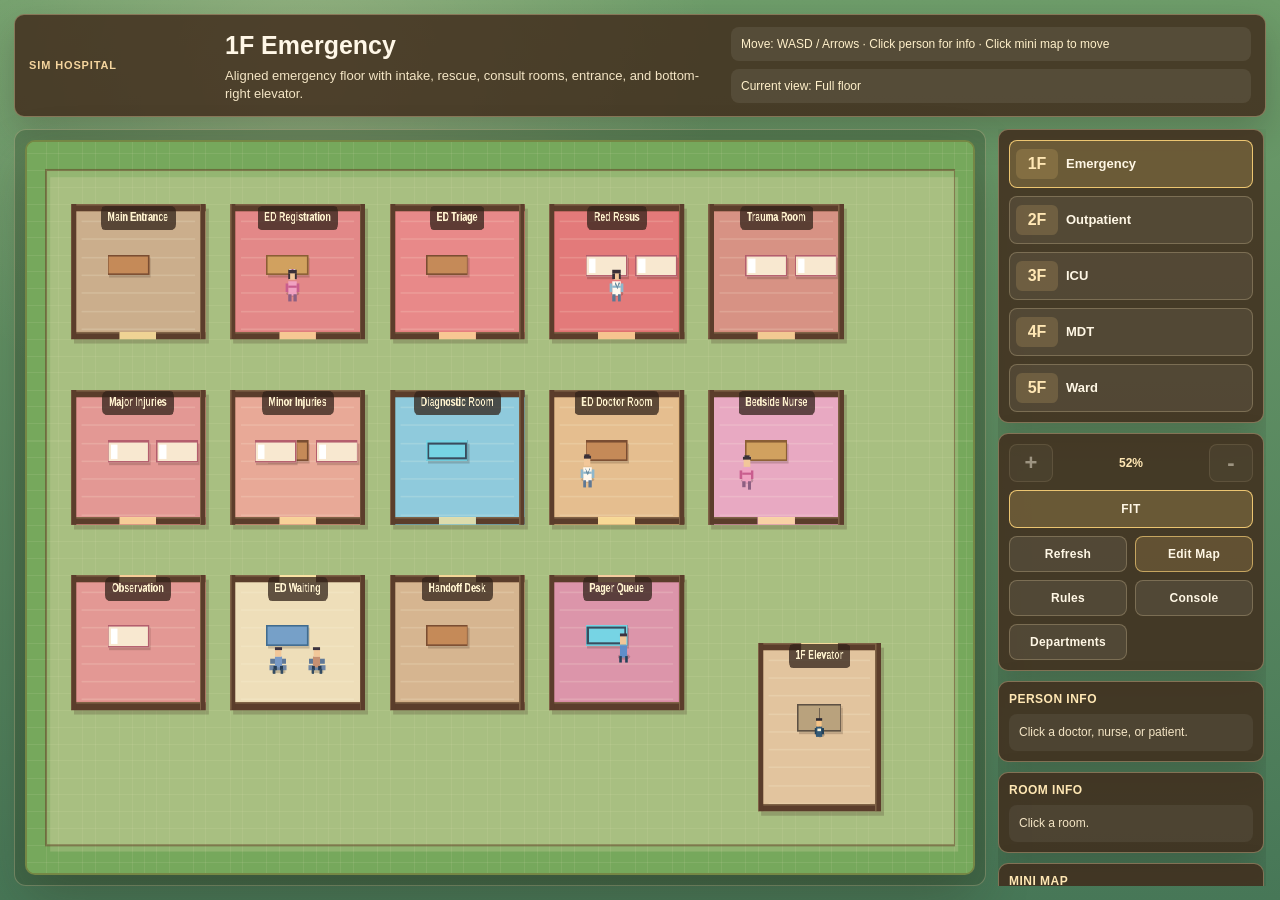
==== commit 11998742: "fix ward" ====
--- a/full_view/index.html
+++ b/full_view/index.html
@@ -143,6 +143,6 @@
     </section>
   </main>
 
-  <script type="module" src="./main.js?v=transfer-bed-fix-20260612"></script>
+  <script type="module" src="./main.js?v=ward-beds-staff-20260612"></script>
 </body>
 </html>
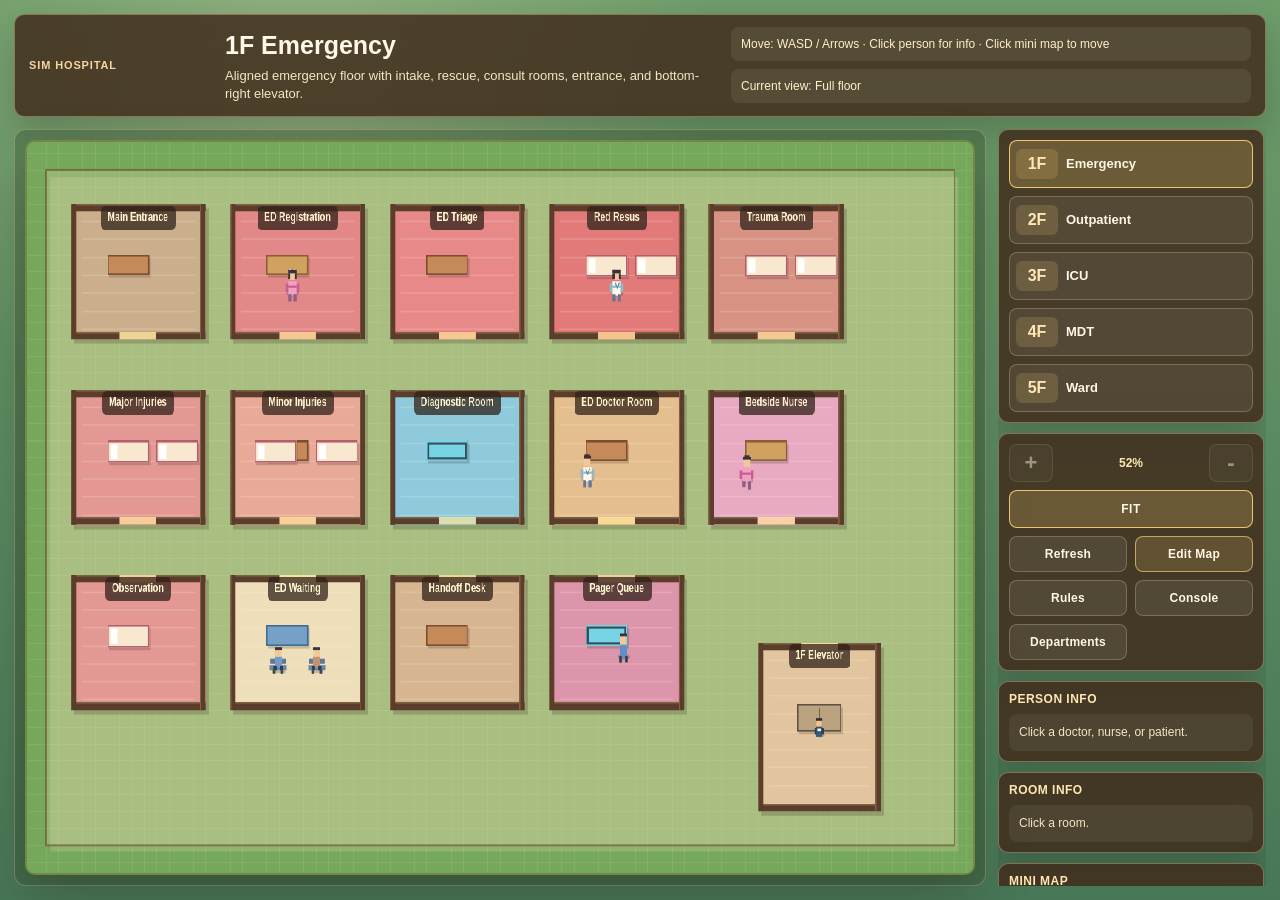
==== commit bd1f94e6: "update" ====
--- a/full_view/index.html
+++ b/full_view/index.html
@@ -143,6 +143,6 @@
     </section>
   </main>
 
-  <script type="module" src="./main.js?v=ward-beds-staff-20260612"></script>
+  <script type="module" src="./main.js?v=op-anchors-20260617"></script>
 </body>
 </html>
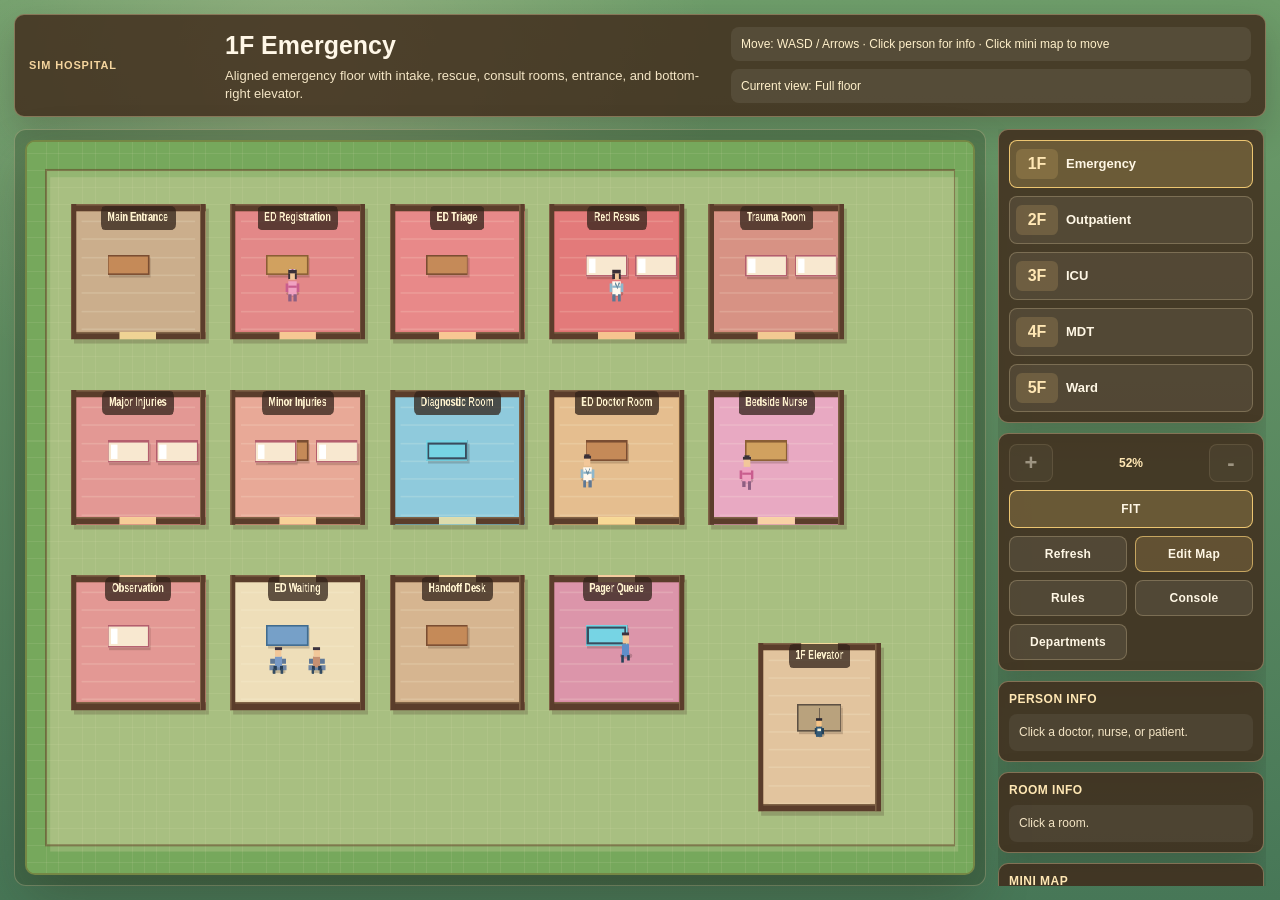
==== commit 175565b7: "update" ====
--- a/full_view/index.html
+++ b/full_view/index.html
@@ -143,6 +143,6 @@
     </section>
   </main>
 
-  <script type="module" src="./main.js?v=op-anchors-20260617"></script>
+  <script type="module" src="./main.js?v=op-pathfix-20260624"></script>
 </body>
 </html>
